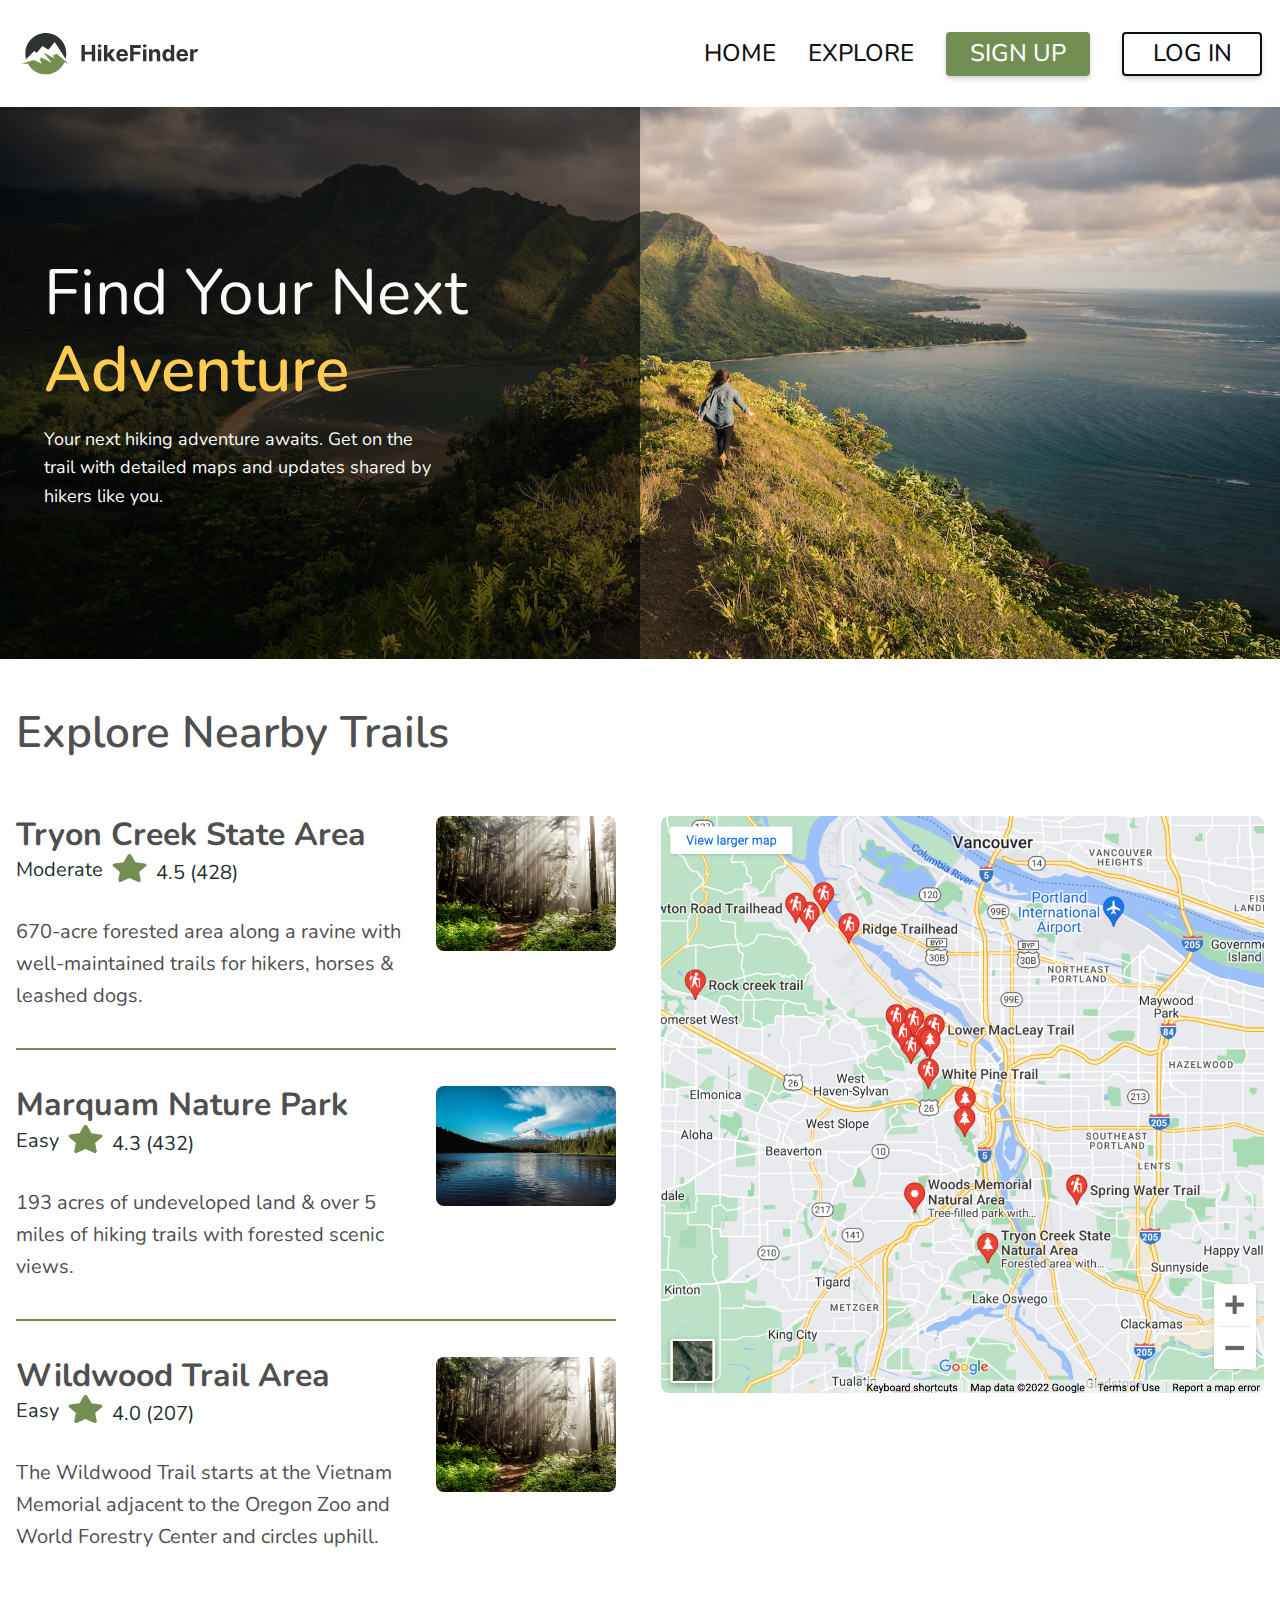
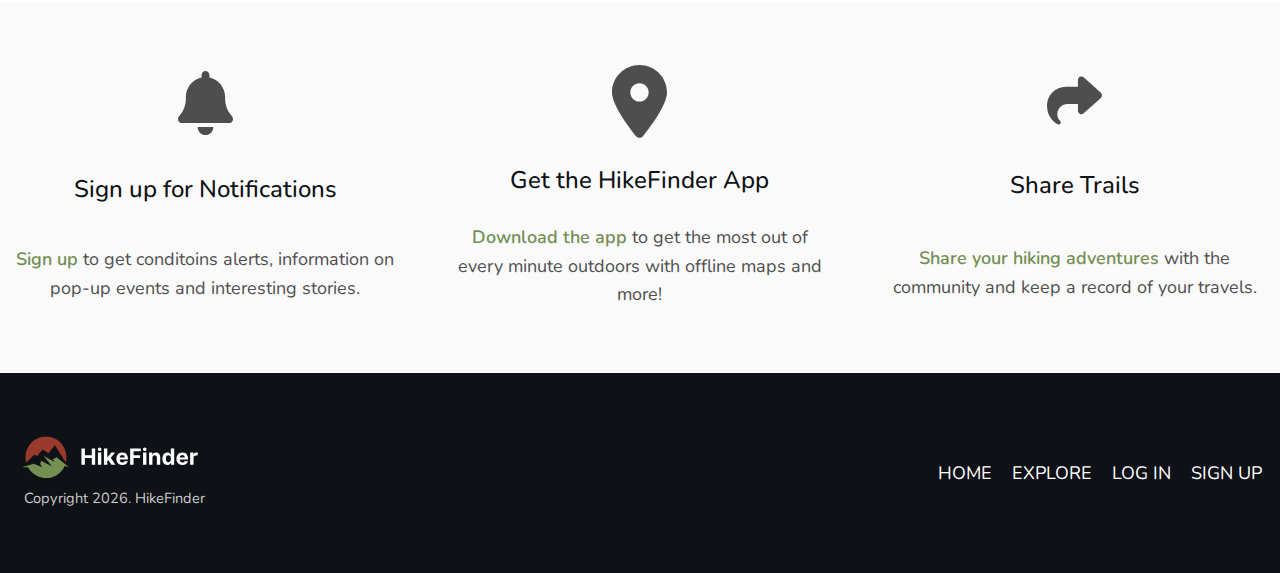
==== explore.html @ 0c2fac7f "Tweak hero section styles, make consistent with home and explore pages" ====
<!DOCTYPE html>
<html lang="en">
<head>
  <meta charset="UTF-8">
  <meta name="viewport" content="width=device-width, initial-scale=1.0">
  <title>HikeFinder | Explore</title>
  <link rel="preconnect" href="https://fonts.googleapis.com">
  <link rel="preconnect" href="https://fonts.gstatic.com" crossorigin>
  <link href="https://fonts.googleapis.com/css2?family=Nunito:wght@400;500;600;700&display=swap" rel="stylesheet">
  <link rel="stylesheet" href="css/style.css">
</head>
<body>
  
  <header class="header">
    <div class="container header-container">
      <img src="./assets/HF-Primary.svg" alt="" class="logo">
      <nav>
        <button id="mobile-nav-toggle" class="mobile-nav-toggle" aria-controls="primary-navigation" aria-expanded="false" aria-label="navigation menu">
          <span class="sr-only" aria-expanded="false">Menu</span>
        </button>
        <ul class="primary-navigation" id="primary-navigation" data-visible="false">
          <li class="active">
            <a href="index.html" class="nav-link">Home</a>
          </li>
          <li>
            <!-- make this link active -->
            <a href="explore.html" class="nav-link">Explore</a>
          </li>
          <li>
            <button class="button nav-button btn-primary">Sign up</button>
          </li>
          <li>
            <button class="button nav-button btn-secondary">Log in</button>
          </li>
        </ul>
      </nav>
    </div>
  </header>

  <main id="main" class="main">
    <section class="hero">
      <div class="hero-overlay"></div>
      <div class="container">
        <div class="hero-content-split">
          <div class="hero-content">
            <h1>Find Your Next <span>Adventure</span></h1>
            <p>Your next hiking adventure awaits. Get on the trail with detailed maps and updates shared by hikers like you.</p>
          </div>
        </div>
      </div>
    </section>

    <section class="explore-results-section container">
      <h2 class="explore-title">Explore Nearby Trails</h2>
      <!-- ToDo: rename to 'explore-results-container' -->
      <div class="results-container explore-results-wrapper">
        <!-- ToDo: rename 'explore-list' to 'explore-results-list' -->
        <ul class="explore-list">
          <li class="explore-card">
            <img src="./assets/tryon-creek.jpg" alt="" class="card-image">
            <div class="card-header">
              <h3>Tryon Creek State Area</h3>
              <div class="card-meta rating-container">
                <span class="level">Moderate</span><span class="rating">4.5 (428)</span>
              </div>
            </div>
            <p class="card-body">670-acre forested area along a ravine with well-maintained trails for hikers, horses & leashed dogs.</p>
          </li>
          <li class="explore-card">
            <img src="./assets/marquam.jpg" alt="" class="card-image">
            <div class="card-header">
              <h3>Marquam Nature Park</h3>
              <div class="card-meta rating-container">
                <span class="level">Easy</span>
                <span class="rating">4.3 (432)</span>
              </div>
            </div>
            <p class="card-body">193 acres of undeveloped land & over 5 miles of hiking trails with forested scenic views.</p>
          </li>
          <li class="explore-card">
            <img src="./assets/wildwood.jpg" alt="" class="card-image">
            <div class="card-header">
              <h3>Wildwood Trail Area</h3>
              <div class="card-meta rating-container">
                <span class="level">Easy</span>
                <span class="rating">4.0 (207)</span>
              </div>
            </div>
            <p class="card-body">The Wildwood Trail starts at the Vietnam Memorial adjacent to the Oregon Zoo and World Forestry Center and circles uphill.</p>
          </li>
        </ul>

        <!-- Placeholder image for future dynamic map -->
        <img class="hikes-map" src="./assets/google-map-placeholder.png" alt="">

      </div>

    </section>

    <!-- features section -->
    <section class="features">
      <div class="container features-container">
        <ul class="features-list">
          <li class="feature-item">
            <img src="./assets/bell-solid.svg" alt="" class="feature-icon">
            <h4>Sign up for Notifications</h4>
            <p><a href="#" class="feature-link">Sign up</a> to get conditoins alerts, information on pop-up events and interesting stories.</p>
          </li>
          <li class="feature-item">
            <img src="./assets/location-dot-solid.svg" alt="" class="feature-icon">
            <h4>Get the HikeFinder App</h4>
            <p><a href="#" class="feature-link">Download the app</a> to get the most out of every minute outdoors with offline maps and more!</p>
          </li>
          <li class="feature-item">
            <img src="./assets/share-solid.svg" alt="" class="feature-icon">
            <h4>Share Trails</h4>
            <p><a href="#" class="feature-link">Share your hiking adventures</a> with the community and keep a record of your travels.</p>
          </li>
        </ul>
      </div>
    </section>

  </main>

  <footer class="footer">
    <div class="container footer-container">
      <nav>
        <ul class="footer-nav">
          <li><a href="index.html">Home</a></li>
          <li><a href="#">Explore</a></li>
          <li><a href="#">Log in</a></li>
          <li><a href="#">Sign up</a></li>
        </ul>
      </nav>
      <div class="brand-container">
        <img src="./assets/HF-Primary-Alt.svg" alt="" class="logo">
        <p class="copy">Copyright <span id="copy-year"></span>. HikeFinder</p>
      </div>
    </div>
  </footer>

  <!-- </div> -->

  <script src="js/main.js"></script>
</body>
</html>
---- css/style.css ----
/*
Author: Matt Pahuta
Date: 
*/

/* **************** */
/* Custom Variables */
/* **************** */
:root {
  /* 
  font-family: 'Poppins', sans-serif; 
  font-family: 'Nunito', sans-serif; */
  /* FONTS */
  /* --ff-primary: 'Poppins', Arial, Helvetica, sans-serif; */
  --ff-primary: 'Nunito', sans-serif;
  /* FONT SIZES */
  --fs-300: 0.9125rem;
  --fs-400: 1rem;
  --fs-450: 1.125rem;
  --fs-500: 1.25rem;
  --fs-550: 1.5rem;
  --fs-600: 2rem;
  --fs-700: 2.125rem;
  --fs-800: 2.5rem;
  --fs-900: 3rem;
  /* Font Weights */
  --fw-400: 400;
  --fw-500: 500;
  --fw-600: 600;
  --fw-700: 700;
  
  /* COLORS */
  /* Primary Colors */
  --clr-green: hsl(88, 27%, 44%);
  --clr-dark-green: hsl(145, 41%, 22%);
  --clr-light-blue: hsl(194, 29%, 46%);
  --clr-yellow: hsl(42, 100%, 66%);
  --clr-red: hsl(8, 55%, 39%);

  --box-shadow-green: hsla(145, 41%, 22%, 0.8);
  --box-shadow-yellow: hsla(42, 100%, 66%, 0.8);

  /* Neutral Colors */
  --clr-pure-white: hsl(0, 0%, 100%);
  --clr-soft-white: hsl(0, 0%, 98%);
  --clr-silver: hsl(0, 0%, 80%);
  --clr-dark-gray: hsl(0, 0%, 31%);
  /* keep blue-black or gunmetal - too similar */
  --clr-blue-black: hsl(192, 5%, 19%);
  --clr-gunmetal: hsl(185, 14%, 17%);
  --clr-rich-black: hsl(218, 22%, 7%);
  --clr-pure-black: hsl(0, 0%, 0%);

  
  /* BORDER RADIUS */
  --br-extra-soft: 4px;
  --br-soft: 8px;
  --br-round: 50%;
  

}

@media (min-width: 38.75rem) {
  :root {
    --fs-400: 1.125rem;
    --fs-550: 1.75rem;
    --fs-600: 2.25rem;
    --fs-700: 2.5rem;
    --fs-800: 3rem;
    --fs-900: 3.75rem;
  }
}

@media (min-width: 60rem) {
  :root {
    --fs-450: 1.25rem;
    --fs-500: 1.5rem;
    --fs-550: 2rem;
    --fs-600: 2.5rem;
    --fs-700: 2.75rem;
    --fs-800: 3.25rem;
    --fs-900: 4rem;
  }
}

/* RESET */
/* Josh Comeau custom css reset */
/* https://www.joshwcomeau.com/css/custom-css-reset/ */
*, *::before, *::after {
  box-sizing: border-box;
}

* {
  margin: 0;
}

html, body {
  height: 100%;
}

body {
  line-height: 1.6;
  -webkit-font-smoothing: antialiased;
}

img, picture, video, canvas, svg {
  display: block;
  max-width: 100%;
}

input, button, textarea, select {
  font: inherit;
}

p, h1, h2, h3, h4, h5, h6 {
  overflow-wrap: break-word;
}

#root, #__next {
  isolation: isolate;
}

/* Base Styles */

body {
  min-height: 100vh;

  display: flex;
  flex-direction: column;
  font-family: var(--ff-primary);
  font-size: var(--fs-400);

  color: var(--clr-dark-gray);
}

.container {
  margin: 0 auto;
  max-width: 90rem;
}

.primary-navigation,
.result-list,
.explore-list,
.features-list,
.footer-nav {
  list-style: none;
  padding: 0;
}

.primary-navigation a,
.footer-nav a {
  text-decoration: none;
}

h1, h2, h3, h4, h5 {
  line-height: 1.2;
}


h4 {
  font-size: var(--fs-500);
  font-weight: var(--fw-500);
  color: var(--clr-rich-black);
}


/* Components and Utility Classes */
.no-scroll {
  overflow: hidden;
}

.sr-only {
  position: absolute;
  position: absolute !important;
  width: 1px !important;
  height: 1px !important;
  padding: 0 !important;
  margin: -1px !important;
  overflow: hidden !important;
  clip: rect(0,0,0,0) !important;
  white-space: nowrap !important;
  border: 0 !important;
} 

.overlay {
  background: linear-gradient(rgba(0,0,0,0.6), rgba(0,0,0,0.6));
}

/* Button Styles */
button.button {
	border: none;
  padding: 0;
  background-color: transparent;
	cursor: pointer;
	transition: 200ms all ease-in-out;
}

@media screen and (-ms-high-contrast: active) {
  button.button {
    border: 2px solid currentcolor;
  }
}

button.button {
  display: inline-flex;
	align-items: center;
	justify-content: center;
  padding: 0.25em 1em;
  border-radius: var(--br-extra-soft);
  text-align: center;
  line-height: 1.1;
  text-transform: uppercase;
  min-width: 10ch;
  min-height: 44px;
  transition: 220ms all ease-in-out;
  background-color: transparent;
  box-shadow: 0 3px 5px rgba(0, 0, 0, 0.18);
}

button.btn-primary {
  background-color: var(--clr-green);
  color: var(--clr-pure-white);
}

button.btn-secondary {
  color: var(--clr-rich-black);
  border: 2px solid var(--clr-rich-black);
}

button.btn-primary:hover,
button.btn-primary:active {
  cursor: pointer;
  background-color: var(--clr-dark-green);
}

button.btn-secondary:hover,
button.btn-secondary:active {
  color: var(--clr-pure-white);
  background: var(--clr-dark-green);
  border: none;
}

button.btn-primary:focus,
button.btn-secondary:focus {
  outline-style: solid;
  outline-color: transparent;
  box-shadow: 0 0 0 3px var(--clr-dark-green);
  border: none;
}

/* Header Styles */
.header {
  padding: 1.75em 1em;
}

.header-container {
  display: flex;
  justify-content: space-between;
}

.logo {
  max-width: 12rem;
}

/* Navigation */
.mobile-nav-toggle {
  display: none;
}

.primary-navigation {
  display: flex;
  align-items: center;
  gap: 2rem;

}

.primary-navigation a,
.nav-button {
  font-size: var(--fs-500);
  font-weight: 500;
  text-transform: uppercase;
}

.primary-navigation a {
  color: var(--clr-rich-black);
  transition: 220ms all ease-in-out;
}

.primary-navigation a:hover,
.primary-navigation a:active {
  color: var(--clr-green);
}

.primary-navigation a:focus,
.footer-nav a:focus {
  outline: 3px solid var(--clr-green);
  outline-offset: 3px;
}


@media (max-width: 52rem) {
  
  .mobile-nav-toggle {
    display: block;
    position: absolute;
    right: 1rem;
    top: 1.375rem;
    z-index: 999;
    border: 0;
    background: transparent;
    background-image: url(../assets/icon-hamburger.svg);
    background-repeat: no-repeat;
    background-position: center;
    aspect-ratio: 1;
    cursor: pointer;
    width: 2.1875rem;
    padding: 0.25em;
  }

  .primary-navigation {
    margin: 0;
    position: fixed;
    z-index: 1;
    flex-direction: column;
    align-items: flex-start;
    gap: 1.5rem;
    inset: 0 0 0 30%;
    transform: translateX(100%);
    transition: transform 500ms ease-in-out;

    background-color: var(--clr-soft-white);
    padding: 4em 1.5em;


  }

  .primary-navigation[data-visible="true"] {
    transform: translateX(0);
  }

  .mobile-nav-toggle[aria-expanded="true"] {
    background-image: url(../assets/icon-close.svg);
  }

  .mobile-nav-toggle:focus-visible {
    outline: 3px solid white;
    outline-offset: 5px;
  }
}

/* Hero Section Styles */
.hero {
  background-image: linear-gradient(rgba(0,0,0,0.7), rgba(0,0,0,0.7)), url(../assets/header-alt-3.jpg);
  background-repeat: no-repeat;
  background-size: cover;
  background-position: center;
}

.hero-content-split {
  display: grid;
  gap: 4rem;
  padding: 4rem 1rem;
}

.hero-content {
  /* padding: 4rem 1rem; */
  color: var(--clr-soft-white);
}

.hero-content h1 {
  margin-bottom: 1rem;
  max-width: 18ch;
  font-size: var(--fs-900);
  font-weight: var(--fw-400);
}

.hero-content h1 span {
  font-weight: var(--fw-600);
  color: var(--clr-yellow);
}

.hero-content p {
  max-width: 36ch;
}

/* Search Form */
.form-container {
  /* padding: 3.25rem 0; */
  max-width: 550px;
}

.search-form {
  position: relative;
}

.icon-container {
  height: 100%;
  position: absolute;
  top: 0;
  left: 5px;
  display: grid;
  place-items: center;
}

.search-icon {
  max-width: 2rem;
}

.search-form input {
  width: 100%;
  padding: 1em 7.5em 1em 2.5em;
  line-height: 1;
  border: none;
  border-radius: var(--br-extra-soft);
  transition: 180ms box-shadow ease-in-out;
}

.search-form input:focus {
  border-color: var(--clr-dark-green);
  box-shadow: 0 0 0 4px var(--clr-green);
  outline: 4px solid transparent;
}

.btn-search {
  font-size: var(--fs-450);
  font-weight: var(--fw-500);
  height: 80%;
  position: absolute;
  top: 10%;
  right: 5px;
  aspect-ratio: 1;

}

@media (min-width: 60rem) {

  .hero {
    position: relative;
    display: grid;
    place-content: center;
    min-height: 50vh;
    background-image: url(../assets/header-alt-3.jpg);
  }

  .hero-overlay {
    position: absolute;
    width: 50%;
    height: 100%;
    background: linear-gradient(rgba(0,0,0,0.6), rgba(0,0,0,0.6));
    background-position: 0 0;

  }

  .hero-content-split {
    padding: 0;
    grid-template-columns: 1fr 1fr;
    gap: 0;
  }

  .hero-content {
    padding: 9.25rem 1rem 9.25rem 2.75rem;
    z-index: 100;
  }

  .form-container {
    width: 90%;
    justify-self: center;
    display: flex;
    flex-direction: column;
    justify-content: flex-end;
  }
}


/* Results Section */

/* .results-container {
  padding: 3em 1em;
} */

.home-results-section,
.explore-results-section {
  padding: 3rem 1rem;
  display: grid;
  place-content: center;
}

.home-results-section h2,
.explore-results-section h2 {
  margin-bottom: 1.5rem;
  font-size: var(--fs-700);
  font-weight: var(--fw-600);
}

/* .results-container {
  display: grid;
  justify-content: center;
} */



.result-item:not(:last-child) {
  margin-bottom: 3em;
}

/* ToDo: Add scale hover effect for result, explore images */

.result-image {
  width: 100%;
  max-width: 46.25rem;
  object-fit: cover;
  border-radius: var(--br-soft);
}

.result-content {
  padding: 2rem 1rem 0;
}

.result-content h3 {
  margin-bottom: 0.25rem;
  font-size: var(--fs-550);
  font-weight: var(--fw-600);
  color: var(--clr-rich-black);
}

.result-meta {
  margin-bottom: 1.25rem;
  font-size: var(--fs-500);
  color: var(--clr-rich-black);
}

.result-content p {
  max-width: 52ch;
}

.result-content button {
  margin-top: 1.5em;
}


/* Explore Page-specific Styles */
.explore-results {
  padding: 2.5em 1em;
}

.explore-results-wrapper {
  display: grid;
  justify-content: center;
  gap: 2em;
}

.explore-list {
  display: grid;
  place-items: center;
  gap: 2em;
}

.explore-title {
  font-size: var(--fs-600);
}

.explore-card {
  max-width: 600px;
}

/* .explore-card:not(:last-child) {
  margin-bottom: 2em;
} */

.card-image {
  border-radius: var(--br-soft);
  object-fit: cover;
}

.card-header {
  padding: 1.5em 0 1em;
}

.card-header h3 {
  font-size: var(--fs-550);
}

.card-meta {
  display: flex;
  align-items: center;

  font-size: var(--fs-500);
  color: var(--clr-gunmetal);
}

.card-meta .level {
  display: flex;
}

.card-meta .level::after {
  content: url('../assets/star-solid.svg');
  margin: 0 0.5rem;
  display: inline-flex;
}

.card-body {
  max-width: 48ch;
}


.hikes-map {
  max-width: 720px;
  max-height: 260px;
  width: 100%;
  object-fit: cover;
  border-radius: var(--br-soft);
}


@media (min-width: 42rem) {
  .results-container {
    padding-top: 2rem;
  }
  .hikes-map {
    max-height: 330px;
  }

  .explore-card {
    max-width: 45rem;
  }

  .explore-card:not(:last-child) {
    padding-bottom: 2em;
    border-bottom: 2px solid var(--clr-green);
  }

  .explore-card {
    display: grid;
    /* grid-template-columns: repeat(auto-fit, minmax(min(26rem, 100%), 1fr)); */
    grid-template-columns: 60% 40%;
  }

  .card-image {
    grid-column: 2 / 3;
    grid-row: 1 / 3;
  }

  .card-header {
    padding: 0;
    grid-column: 1 / 2;
  }

  .card-body {
    max-width: 36ch;
    grid-column: 1 / 2;
  }


}


@media (min-width: 60rem) {

  /* make this 'home-results-section */
  .home-results-section {
    place-content: stretch;
  }
  


  /* *** Grid Solution *** */
  .result-item {
    display: grid;
    grid-template-columns: repeat(5, 1fr);
    align-items: center;
    gap: 2rem;
  }

  .result-image {
    grid-column: span 3;
  }

  .result-content {
    grid-column: span 2;
  }

  .result-item:nth-of-type(2n) .result-image {
    order: 1;
    justify-self: end;
  }

  .result-item:nth-of-type(2n) .result-content {
    justify-self: end;
  }

  .result-content {
    padding: 0;
  }

  /* *** Flexbox Solution *** */
  /* .result-item {
    display: flex;
    align-items: center;
    gap: clamp(2rem, 5vw, 6rem);
  }

  .result-content {
    padding: 0;
    margin-inline: auto;
  }

  
  .result-item:nth-of-type(2n) {
    justify-content: space-between;
  }
  .result-item:nth-of-type(2n) img {
    order: 1;
  } */

  .result-content p {
    max-width: 36ch;
  }

}


@media (min-width: 70rem) {
  /* Explore Cards */
  .explore-results-wrapper {
    grid-template-columns: 600px 1fr;
    gap: 2.5em;
  }
  .explore-title {
    grid-column: span 2;
  }
  .explore-list {
    place-items: start;
    grid-column: 1 / 2;
  }
  .explore-card h3 {
    font-size: 2rem;
  }
  .explore-card {
    width: 100%;
    grid-template-columns: 1fr 180px;
    gap: 1.5rem;
  }
  .card-header {
    padding: 0;
    grid-column: 1 / 2;
  }
  .card-meta {
    font-size: 1.25rem;
  }
  .card-body {
    padding-right: 0;
    font-size: 1.25rem;
  }
  .hikes-map {
    max-width: 800px;
    max-height: 600px;
    grid-column: 2 /3;
  }
}

/* Features Section */
.features {
  background: var(--clr-soft-white);
  text-align: center;
}

.features-container {
  padding: 4rem 1rem;
}

.features-list {
  display: grid;
  gap: 3.5rem;
}

.feature-item {
  display: grid;
  place-items: center;
  gap: 1.75rem;
}

.feature-icon {
  width: 45px;
}

.features p {
  max-width: 42ch;
}

.feature-link {
  font-weight: var(--fw-600);
  text-decoration: none;
  color: var(--clr-green);
  transition: 180ms all ease-in-out;
}

.feature-link:hover {
  color: var(--clr-dark-green);
  text-decoration: underline;
}

/* Footer Styles */
.footer {
  background: var(--clr-rich-black);
  color: var(--clr-pure-white);
}

.footer-container {
  padding: 3.5em 1em; 
  display: flex;
  flex-direction: column;
  align-items: center;
  gap: 1.75rem;
}

.footer-nav {
  display: flex;
  text-transform: uppercase;
}

.footer-nav li:not(:first-of-type) {
  margin-left: 1.25rem;
}

.footer-nav a {
  color: var(--clr-pure-white);
  transition: 220ms all ease-in-out;
}

.footer-nav a:hover,
.footer-nav a:active {
  color: var(--clr-green);
}

.brand-container {
  text-align: center;
}

.copy {
  margin-top: 0.5rem;
  font-size: var(--fs-300);
  color: var(--clr-silver);
}

@media (min-width: 48rem) {
  .features-list {
    grid-auto-flow: column;
    grid-auto-columns: 1fr;
  }

  .footer-container {
    flex-direction: row;
    justify-content: space-between;
  }

  .footer-container nav {
    order: 1;
  }
}

@media (min-width: 60rem) {
  .feature-icon {
    width: 55px;
  }
}
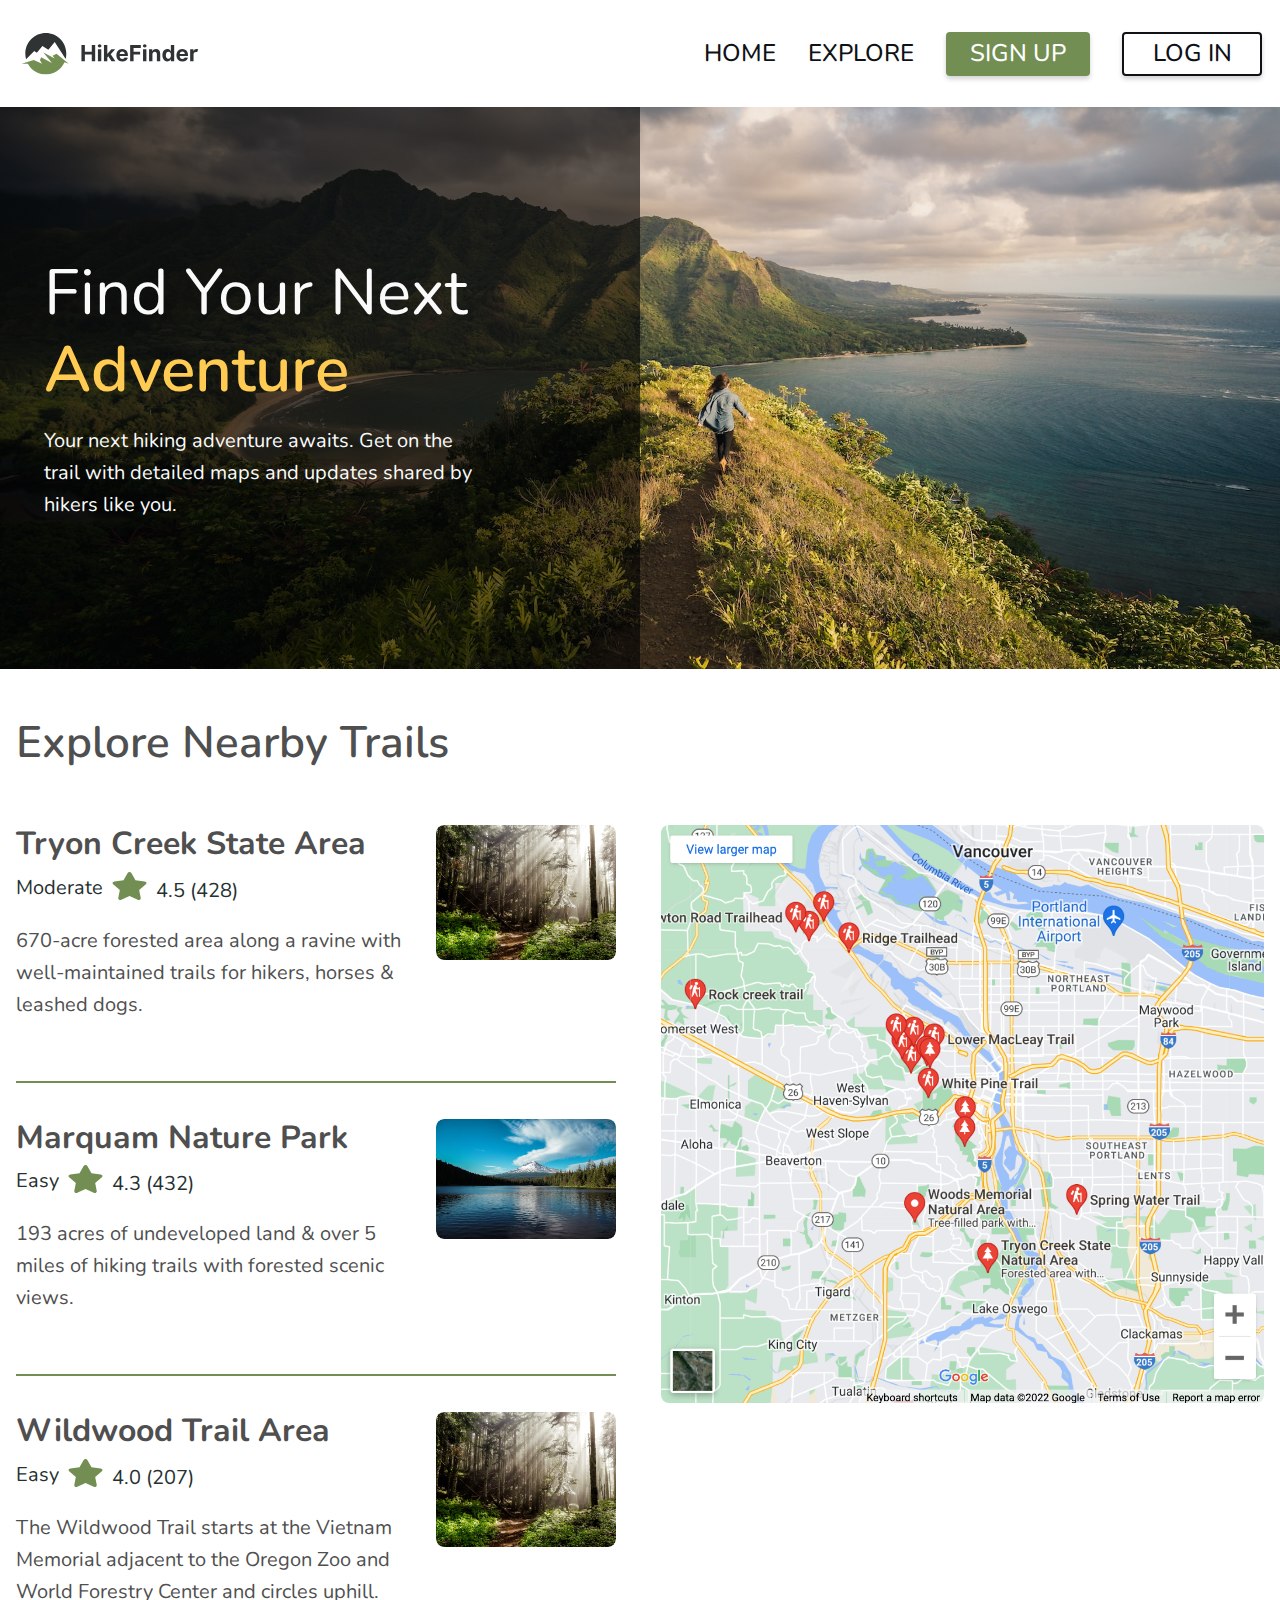
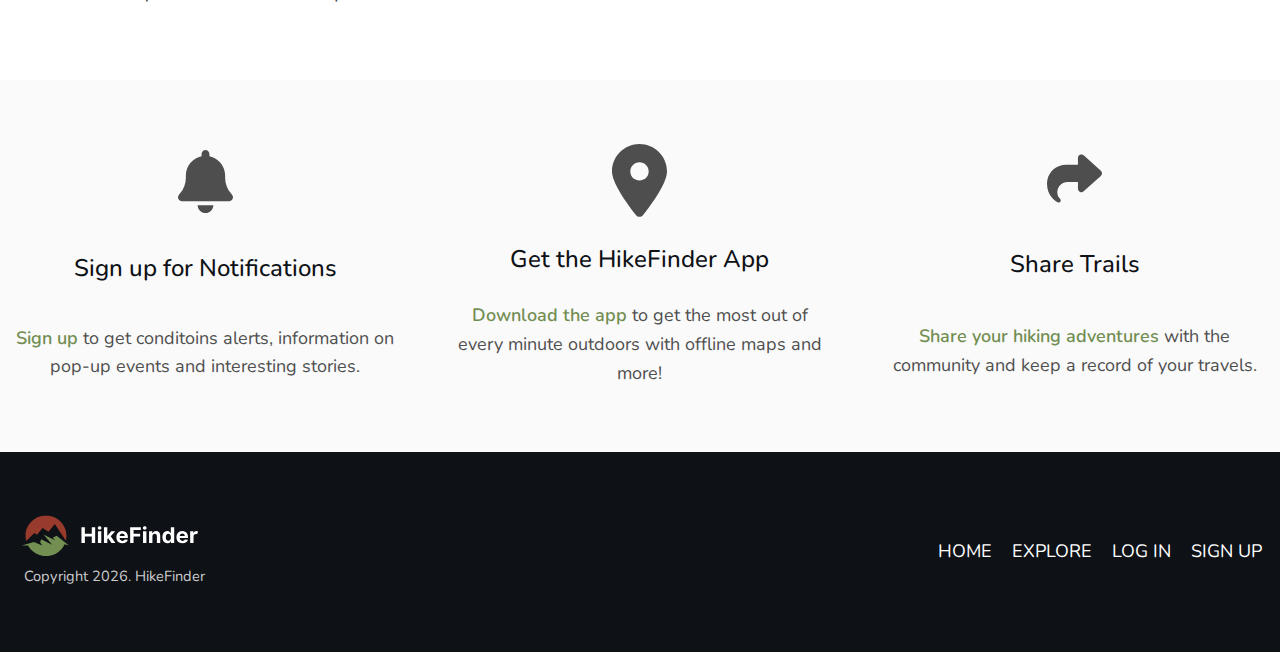
==== commit 90a6dbde: "Revise explore card structure, add image hover effects" ====
--- a/explore.html
+++ b/explore.html
@@ -54,39 +54,45 @@
       <h2 class="explore-title">Explore Nearby Trails</h2>
       <!-- ToDo: rename to 'explore-results-container' -->
       <div class="results-container explore-results-wrapper">
-        <!-- ToDo: rename 'explore-list' to 'explore-results-list' -->
-        <ul class="explore-list">
+        <ul class="explore-results-list">
           <li class="explore-card">
-            <img src="./assets/tryon-creek.jpg" alt="" class="card-image">
-            <div class="card-header">
+            <div class="result-img-container">
+              <!-- ToDo: consolidate card-image/result-image classes -->
+              <img src="./assets/tryon-creek.jpg" alt="" class="result-image card-image">
+            </div>
+            <div class="card-content">
               <h3>Tryon Creek State Area</h3>
               <div class="card-meta rating-container">
                 <span class="level">Moderate</span><span class="rating">4.5 (428)</span>
               </div>
+              <p class="card-body">670-acre forested area along a ravine with well-maintained trails for hikers, horses & leashed dogs.</p>
             </div>
-            <p class="card-body">670-acre forested area along a ravine with well-maintained trails for hikers, horses & leashed dogs.</p>
           </li>
           <li class="explore-card">
-            <img src="./assets/marquam.jpg" alt="" class="card-image">
-            <div class="card-header">
+            <div class="result-img-container">
+              <img src="./assets/marquam.jpg" alt="" class="result-image card-image">
+            </div>
+            <div class="card-content">
               <h3>Marquam Nature Park</h3>
               <div class="card-meta rating-container">
                 <span class="level">Easy</span>
                 <span class="rating">4.3 (432)</span>
               </div>
+              <p class="card-body">193 acres of undeveloped land & over 5 miles of hiking trails with forested scenic views.</p>
             </div>
-            <p class="card-body">193 acres of undeveloped land & over 5 miles of hiking trails with forested scenic views.</p>
           </li>
           <li class="explore-card">
-            <img src="./assets/wildwood.jpg" alt="" class="card-image">
-            <div class="card-header">
+            <div class="result-img-container">
+              <img src="./assets/wildwood.jpg" alt="" class="result-image card-image">
+            </div>
+            <div class="card-content">
               <h3>Wildwood Trail Area</h3>
               <div class="card-meta rating-container">
                 <span class="level">Easy</span>
                 <span class="rating">4.0 (207)</span>
               </div>
+              <p class="card-body">The Wildwood Trail starts at the Vietnam Memorial adjacent to the Oregon Zoo and World Forestry Center and circles uphill.</p>
             </div>
-            <p class="card-body">The Wildwood Trail starts at the Vietnam Memorial adjacent to the Oregon Zoo and World Forestry Center and circles uphill.</p>
           </li>
         </ul>
 
--- a/css/style.css
+++ b/css/style.css
@@ -139,8 +139,8 @@
 }
 
 .primary-navigation,
-.result-list,
-.explore-list,
+.home-results-list,
+.explore-results-list,
 .features-list,
 .footer-nav {
   list-style: none;
@@ -380,6 +380,7 @@
 }
 
 .hero-content p {
+  font-size: var(--fs-450);
   max-width: 36ch;
 }
 
@@ -492,24 +493,28 @@
   font-weight: var(--fw-600);
 }
 
-/* .results-container {
-  display: grid;
-  justify-content: center;
-} */
-
-
-
-.result-item:not(:last-child) {
+
+
+.home-result-item:not(:last-child) {
   margin-bottom: 3em;
 }
 
-/* ToDo: Add scale hover effect for result, explore images */
+.result-img-container {
+  border-radius: var(--br-soft);
+  overflow: hidden;
+}
 
 .result-image {
   width: 100%;
   max-width: 46.25rem;
   object-fit: cover;
   border-radius: var(--br-soft);
+
+  transition: 750ms all ease-in-out;
+}
+
+.result-image:hover {
+  transform: scale(1.2);
 }
 
 .result-content {
@@ -549,7 +554,7 @@
   gap: 2em;
 }
 
-.explore-list {
+.explore-results-list {
   display: grid;
   place-items: center;
   gap: 2em;
@@ -561,26 +566,22 @@
 
 .explore-card {
   max-width: 600px;
-}
-
-/* .explore-card:not(:last-child) {
-  margin-bottom: 2em;
-} */
+  display: grid;
+  gap: 1.5rem;
+}
 
 .card-image {
   border-radius: var(--br-soft);
   object-fit: cover;
 }
 
-.card-header {
-  padding: 1.5em 0 1em;
-}
-
-.card-header h3 {
+.card-content h3 {
+  margin-bottom: .25em;
   font-size: var(--fs-550);
 }
 
 .card-meta {
+  margin-bottom: .75em;
   display: flex;
   align-items: center;
 
@@ -623,104 +624,50 @@
   .explore-card {
     max-width: 45rem;
   }
-
   .explore-card:not(:last-child) {
     padding-bottom: 2em;
     border-bottom: 2px solid var(--clr-green);
   }
-
   .explore-card {
-    display: grid;
-    /* grid-template-columns: repeat(auto-fit, minmax(min(26rem, 100%), 1fr)); */
-    grid-template-columns: 60% 40%;
-  }
-
-  .card-image {
+    grid-template-columns: repeat(auto-fit, minmax(min(26rem, 100%), 1fr));
+    /* grid-template-columns: 60% 40%; */
+  }
+  .explore-card .result-img-container {
     grid-column: 2 / 3;
     grid-row: 1 / 3;
-  }
-
-  .card-header {
-    padding: 0;
-    grid-column: 1 / 2;
-  }
-
-  .card-body {
-    max-width: 36ch;
-    grid-column: 1 / 2;
-  }
-
-
-}
-
+    place-self: start;
+  }
+}
 
 @media (min-width: 60rem) {
-
-  /* make this 'home-results-section */
   .home-results-section {
     place-content: stretch;
   }
-  
-
-
-  /* *** Grid Solution *** */
-  .result-item {
-    display: grid;
-    grid-template-columns: repeat(5, 1fr);
-    align-items: center;
-    gap: 2rem;
-  }
-
-  .result-image {
-    grid-column: span 3;
-  }
-
-  .result-content {
-    grid-column: span 2;
-  }
-
-  .result-item:nth-of-type(2n) .result-image {
-    order: 1;
-    justify-self: end;
-  }
-
-  .result-item:nth-of-type(2n) .result-content {
-    justify-self: end;
-  }
-
-  .result-content {
-    padding: 0;
-  }
-
-  /* *** Flexbox Solution *** */
-  /* .result-item {
+  .home-result-item {
     display: flex;
     align-items: center;
     gap: clamp(2rem, 5vw, 6rem);
   }
-
   .result-content {
     padding: 0;
     margin-inline: auto;
   }
-
-  
-  .result-item:nth-of-type(2n) {
+  .home-result-item:nth-of-type(2n) {
     justify-content: space-between;
   }
-  .result-item:nth-of-type(2n) img {
+  .home-result-item:nth-of-type(2n) .result-img-container {
     order: 1;
-  } */
-
+  }
   .result-content p {
     max-width: 36ch;
   }
-
+  .result-content {
+    padding: 0;
+  }
 }
 
 
 @media (min-width: 70rem) {
-  /* Explore Cards */
   .explore-results-wrapper {
     grid-template-columns: 600px 1fr;
     gap: 2.5em;
@@ -728,7 +675,7 @@
   .explore-title {
     grid-column: span 2;
   }
-  .explore-list {
+  .explore-results-list {
     place-items: start;
     grid-column: 1 / 2;
   }
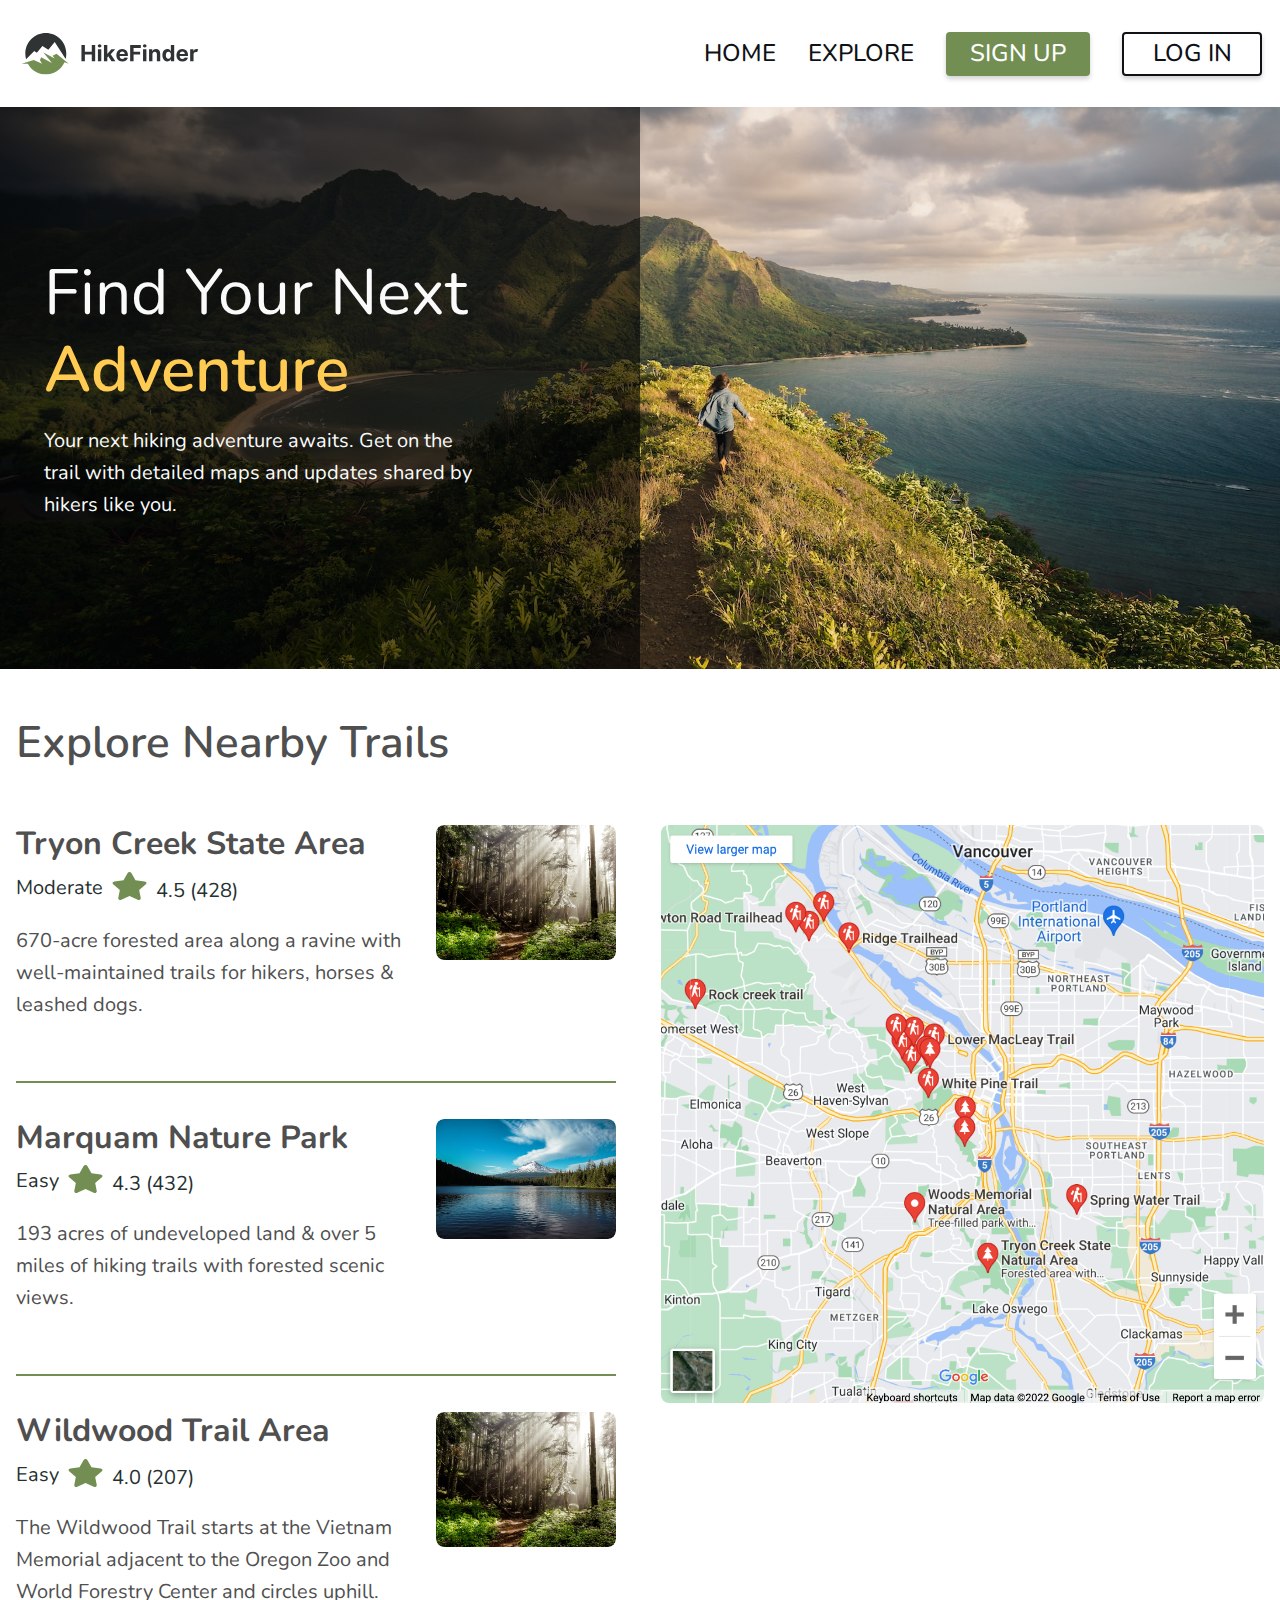
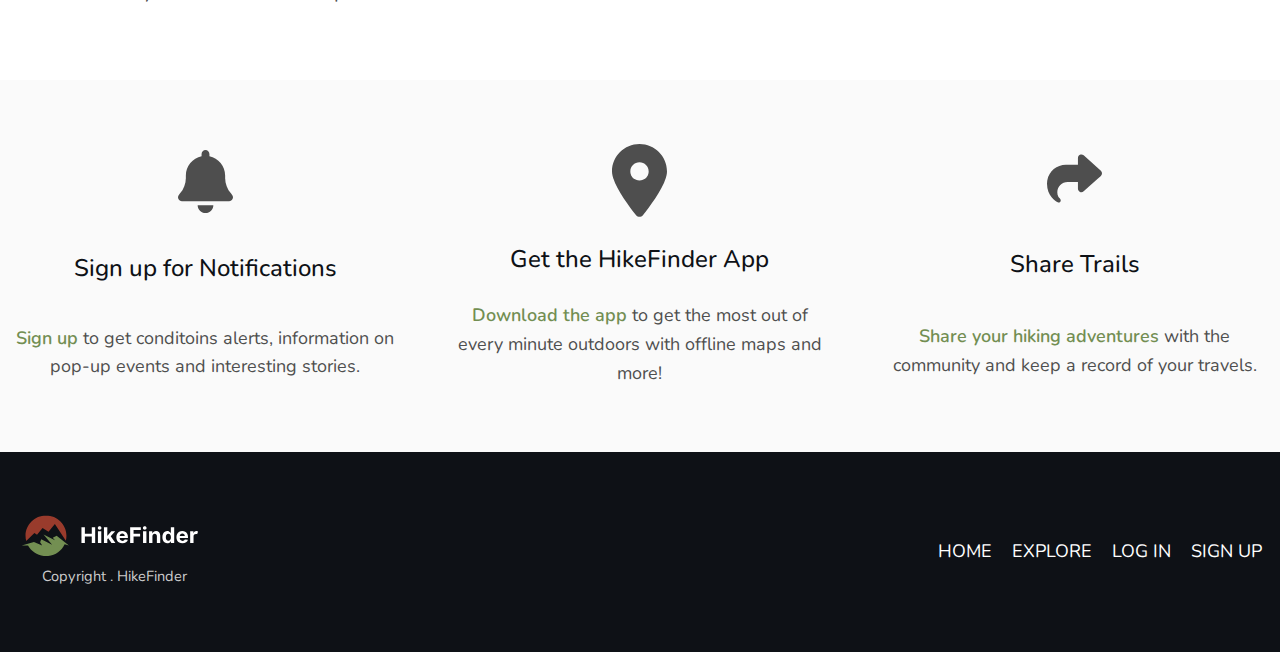
==== commit 225ef975: "Revise button hover and focus styles, add favicon assets" ====
--- a/explore.html
+++ b/explore.html
@@ -4,6 +4,7 @@
   <meta charset="UTF-8">
   <meta name="viewport" content="width=device-width, initial-scale=1.0">
   <title>HikeFinder | Explore</title>
+  <link rel="icon" type="image/png" sizes="32x32" href="./assets/favicon-32x32.png">
   <link rel="preconnect" href="https://fonts.googleapis.com">
   <link rel="preconnect" href="https://fonts.gstatic.com" crossorigin>
   <link href="https://fonts.googleapis.com/css2?family=Nunito:wght@400;500;600;700&display=swap" rel="stylesheet">
--- a/css/style.css
+++ b/css/style.css
@@ -1,18 +1,14 @@
 /*
 Author: Matt Pahuta
-Date: 
+Date: 10/7/2023
 */
-
 /* **************** */
 /* Custom Variables */
 /* **************** */
 :root {
   /* 
-  font-family: 'Poppins', sans-serif; 
-  font-family: 'Nunito', sans-serif; */
   /* FONTS */
-  /* --ff-primary: 'Poppins', Arial, Helvetica, sans-serif; */
-  --ff-primary: 'Nunito', sans-serif;
+  --ff-primary: 'Nunito', Arial, Helvetica, sans-serif;
   /* FONT SIZES */
   --fs-300: 0.9125rem;
   --fs-400: 1rem;
@@ -50,14 +46,11 @@
   --clr-gunmetal: hsl(185, 14%, 17%);
   --clr-rich-black: hsl(218, 22%, 7%);
   --clr-pure-black: hsl(0, 0%, 0%);
-
   
   /* BORDER RADIUS */
   --br-extra-soft: 4px;
   --br-soft: 8px;
   --br-round: 50%;
-  
-
 }
 
 @media (min-width: 38.75rem) {
@@ -121,15 +114,12 @@
 }
 
 /* Base Styles */
-
 body {
   min-height: 100vh;
-
   display: flex;
   flex-direction: column;
   font-family: var(--ff-primary);
   font-size: var(--fs-400);
-
   color: var(--clr-dark-gray);
 }
 
@@ -156,13 +146,11 @@
   line-height: 1.2;
 }
 
-
 h4 {
   font-size: var(--fs-500);
   font-weight: var(--fw-500);
   color: var(--clr-rich-black);
 }
-
 
 /* Components and Utility Classes */
 .no-scroll {
@@ -215,9 +203,11 @@
   transition: 220ms all ease-in-out;
   background-color: transparent;
   box-shadow: 0 3px 5px rgba(0, 0, 0, 0.18);
-}
-
-button.btn-primary {
+  cursor: pointer;
+}
+
+button.btn-primary,
+button.btn-search {
   background-color: var(--clr-green);
   color: var(--clr-pure-white);
 }
@@ -228,24 +218,28 @@
 }
 
 button.btn-primary:hover,
-button.btn-primary:active {
-  cursor: pointer;
+button.btn-primary:focus-visible,
+button.btn-search:hover,
+button.btn-search:focus-visible {
   background-color: var(--clr-dark-green);
 }
 
+button.btn-search:focus-visible {
+  outline: none;
+  border: 3px solid var(--clr-yellow);
+}
+
 button.btn-secondary:hover,
-button.btn-secondary:active {
+button.btn-secondary:focus-visible {
   color: var(--clr-pure-white);
   background: var(--clr-dark-green);
   border: none;
 }
 
-button.btn-primary:focus,
-button.btn-secondary:focus {
-  outline-style: solid;
-  outline-color: transparent;
-  box-shadow: 0 0 0 3px var(--clr-dark-green);
-  border: none;
+button.btn-primary:focus-visible,
+button.btn-secondary:focus-visible {
+  outline: 3px solid var(--clr-green);
+  outline-offset: .25rem;
 }
 
 /* Header Styles */
@@ -271,7 +265,6 @@
   display: flex;
   align-items: center;
   gap: 2rem;
-
 }
 
 .primary-navigation a,
@@ -299,7 +292,6 @@
 
 
 @media (max-width: 52rem) {
-  
   .mobile-nav-toggle {
     display: block;
     position: absolute;
@@ -316,7 +308,6 @@
     width: 2.1875rem;
     padding: 0.25em;
   }
-
   .primary-navigation {
     margin: 0;
     position: fixed;
@@ -327,21 +318,15 @@
     inset: 0 0 0 30%;
     transform: translateX(100%);
     transition: transform 500ms ease-in-out;
-
     background-color: var(--clr-soft-white);
     padding: 4em 1.5em;
-
-
-  }
-
+  }
   .primary-navigation[data-visible="true"] {
     transform: translateX(0);
   }
-
   .mobile-nav-toggle[aria-expanded="true"] {
     background-image: url(../assets/icon-close.svg);
   }
-
   .mobile-nav-toggle:focus-visible {
     outline: 3px solid white;
     outline-offset: 5px;
@@ -363,7 +348,6 @@
 }
 
 .hero-content {
-  /* padding: 4rem 1rem; */
   color: var(--clr-soft-white);
 }
 
@@ -386,7 +370,6 @@
 
 /* Search Form */
 .form-container {
-  /* padding: 3.25rem 0; */
   max-width: 550px;
 }
 
@@ -416,10 +399,9 @@
   transition: 180ms box-shadow ease-in-out;
 }
 
-.search-form input:focus {
-  border-color: var(--clr-dark-green);
-  box-shadow: 0 0 0 4px var(--clr-green);
-  outline: 4px solid transparent;
+.search-form input:focus-visible {
+  box-shadow: 0 0 0 4px var(--clr-yellow);
+  outline: 4px solid var(--clr-yellow);
 }
 
 .btn-search {
@@ -434,7 +416,6 @@
 }
 
 @media (min-width: 60rem) {
-
   .hero {
     position: relative;
     display: grid;
@@ -442,43 +423,33 @@
     min-height: 50vh;
     background-image: url(../assets/header-alt-3.jpg);
   }
-
   .hero-overlay {
     position: absolute;
     width: 50%;
     height: 100%;
     background: linear-gradient(rgba(0,0,0,0.6), rgba(0,0,0,0.6));
     background-position: 0 0;
-
-  }
-
+  }
   .hero-content-split {
     padding: 0;
     grid-template-columns: 1fr 1fr;
     gap: 0;
   }
-
   .hero-content {
     padding: 9.25rem 1rem 9.25rem 2.75rem;
     z-index: 100;
   }
-
   .form-container {
     width: 90%;
+    padding-bottom: 3.5em;
+    display: flex;
     justify-self: center;
-    display: flex;
     flex-direction: column;
     justify-content: flex-end;
   }
 }
 
-
 /* Results Section */
-
-/* .results-container {
-  padding: 3em 1em;
-} */
-
 .home-results-section,
 .explore-results-section {
   padding: 3rem 1rem;
@@ -492,8 +463,6 @@
   font-size: var(--fs-700);
   font-weight: var(--fw-600);
 }
-
-
 
 .home-result-item:not(:last-child) {
   margin-bottom: 3em;
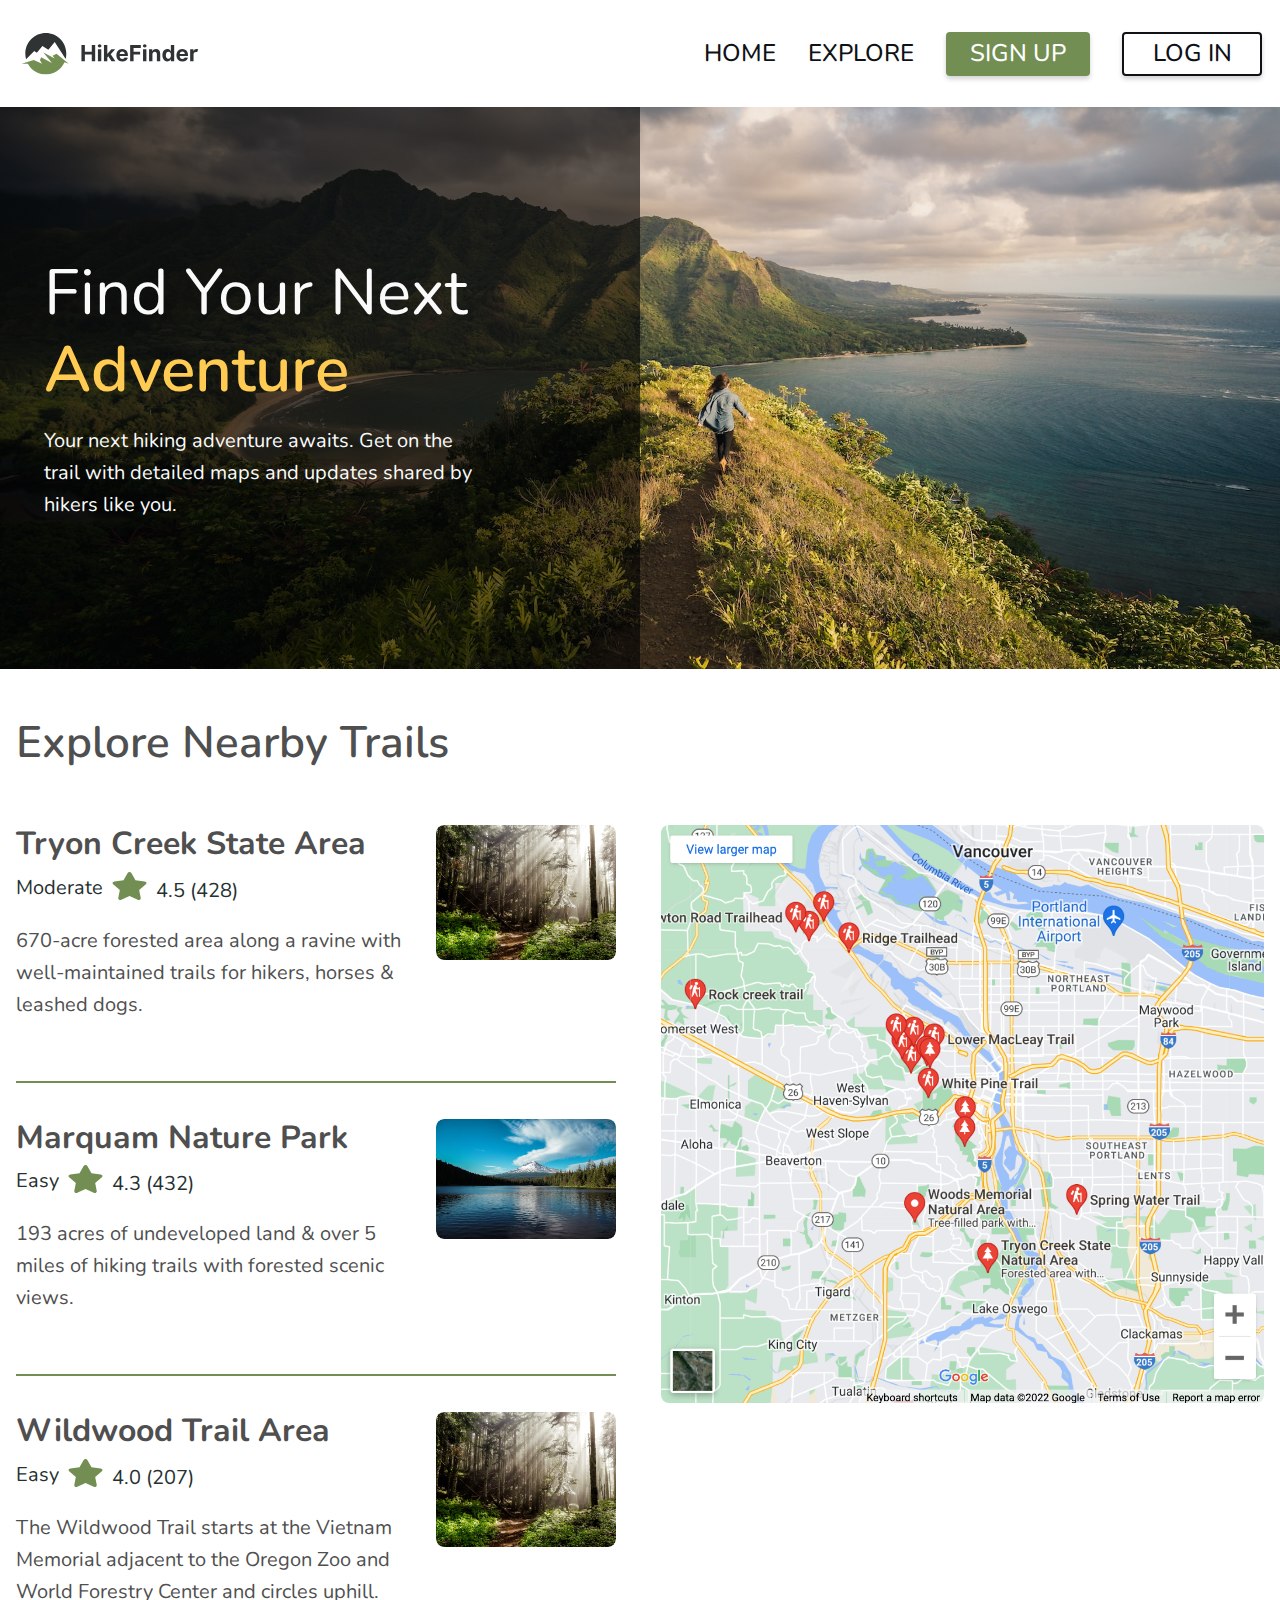
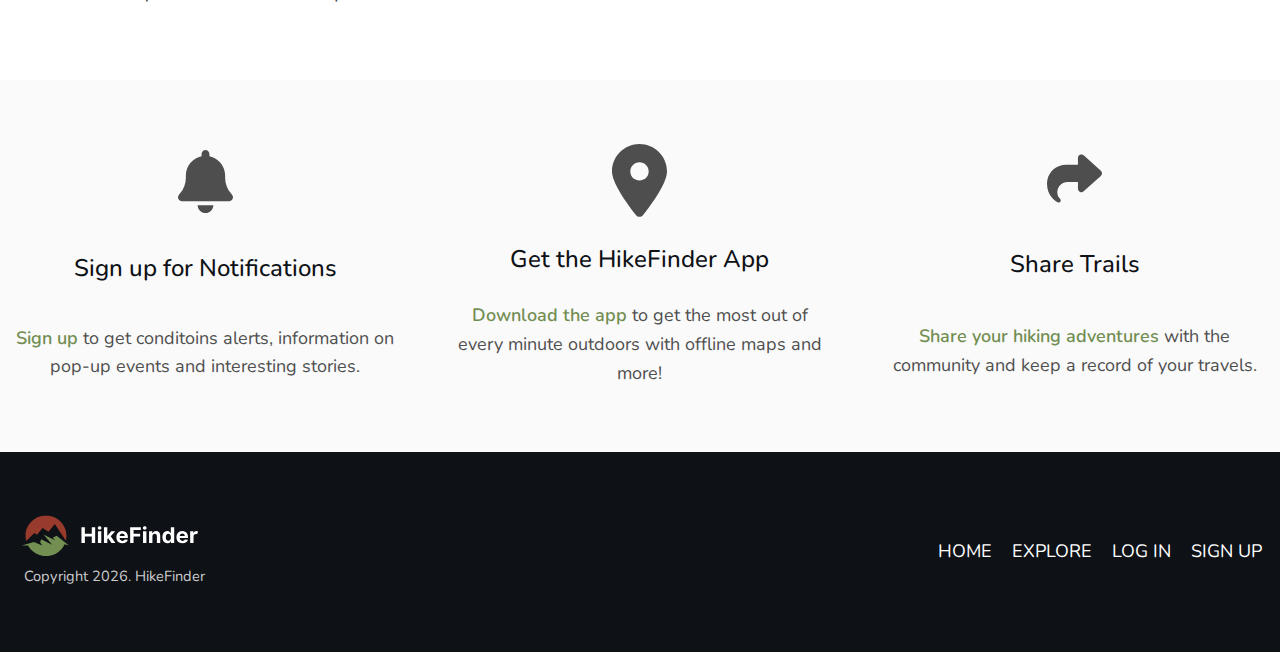
==== commit 25ba3619: "Update dialog content, add JS behavior for dialog forms" ====
--- a/explore.html
+++ b/explore.html
@@ -135,6 +135,7 @@
         <ul class="footer-nav">
           <li><a href="index.html">Home</a></li>
           <li><a href="#">Explore</a></li>
+          <!-- ToDo: make these a.button style links -->
           <li><a href="#">Log in</a></li>
           <li><a href="#">Sign up</a></li>
         </ul>
@@ -145,8 +146,8 @@
       </div>
     </div>
   </footer>
-
-  <!-- </div> -->
+  <!-- Signup / Login Dialog -->
+  <dialog id="modal" class="modal"></dialog>
 
   <script src="js/main.js"></script>
 </body>
--- a/css/style.css
+++ b/css/style.css
@@ -1,6 +1,6 @@
 /*
 Author: Matt Pahuta
-Date: 10/7/2023
+Date: October 2023
 */
 /* **************** */
 /* Custom Variables */
@@ -39,10 +39,10 @@
   /* Neutral Colors */
   --clr-pure-white: hsl(0, 0%, 100%);
   --clr-soft-white: hsl(0, 0%, 98%);
+  --clr-lightest-gray: hsl(228, 22%, 95%);
   --clr-silver: hsl(0, 0%, 80%);
   --clr-dark-gray: hsl(0, 0%, 31%);
-  /* keep blue-black or gunmetal - too similar */
-  --clr-blue-black: hsl(192, 5%, 19%);
+
   --clr-gunmetal: hsl(185, 14%, 17%);
   --clr-rich-black: hsl(218, 22%, 7%);
   --clr-pure-black: hsl(0, 0%, 0%);
@@ -126,6 +126,10 @@
 .container {
   margin: 0 auto;
   max-width: 90rem;
+}
+
+a {
+  transition: 220ms all ease-in-out;
 }
 
 .primary-navigation,
@@ -276,16 +280,16 @@
 
 .primary-navigation a {
   color: var(--clr-rich-black);
-  transition: 220ms all ease-in-out;
+  /* transition: 220ms all ease-in-out; */
 }
 
 .primary-navigation a:hover,
-.primary-navigation a:active {
+.primary-navigation a:focus-visible {
   color: var(--clr-green);
 }
 
-.primary-navigation a:focus,
-.footer-nav a:focus {
+.primary-navigation a:focus-visible,
+.footer-nav a:focus-visible {
   outline: 3px solid var(--clr-green);
   outline-offset: 3px;
 }
@@ -778,4 +782,109 @@
   .feature-icon {
     width: 55px;
   }
+}
+
+/* Signup/Login form modals */
+dialog {
+  z-index: 100;
+  width: 90%;
+  max-width: 600px;
+  margin: 5em auto 0 auto;
+  padding: 50px;
+  border: none;
+  border-radius: var(--br-extra-soft);
+  background-color: var(--clr-soft-white);
+  color: var(--clr-rich-black);
+  box-shadow: 0 0 12px rgba(0, 0, 0, 0.3);
+}
+
+dialog::backdrop {
+  background-color: hsla(250, 8%, 15%, 0.7);
+}
+
+.dialog-content {
+  display: flex;
+  flex-direction: column;
+}
+
+.dialog-content h2 {
+  text-align: center;
+  margin-bottom: 1em;
+  font-size: var(--fs-600);
+}
+
+.modal-form {
+  display: flex;
+  flex-direction: column;
+}
+
+.form-input-group {
+  display: flex;
+  flex-direction: column;
+}
+
+.modal-form label {
+  margin-bottom: 0.5em;
+  font-size: var(--fs-450);
+}
+
+.modal-form input {
+  padding: 0.675em;
+  border: none;
+  border-radius: var(--br-extra-soft);
+  margin-bottom: 1.25em;
+  font-size: var(--fs-400);
+  color: var(--clr-pure-black);
+  background-color: #CBD0B9;
+}
+
+.modal-form input:last-of-type {
+  margin-bottom: 2em;
+}
+
+.modal-form input:focus-visible {
+  box-shadow: 0 0 0 4px var(--clr-green);
+  outline: 4px solid var(--clr-green);
+}
+
+button.btn-auth {
+  margin-bottom: 1.5em;
+  border-radius: 999em;
+}
+
+.modal p {
+  color: var(--clr-dark-gray);
+}
+
+.modal p:first-of-type {
+  margin-bottom: 1em;
+}
+
+.modal .disclaimer {
+  font-size: var(--fs-300);
+}
+
+.modal a {
+  color: var(--clr-rich-black);
+}
+
+.modal a:hover,
+.modal a:focus-visible {
+  color: var(--clr-green);
+}
+
+.modal a:focus-visible {
+  outline: 2px solid var(--clr-green);
+}
+
+button.btn-auth-secondary {
+  background-color: var(--clr-soft-white);
+  color: var(--clr-rich-black);
+  text-transform: none; 
+  box-shadow: none;
+}
+
+button.btn-auth-secondary:hover,
+button.btn-auth-secondary:focus-visible {
+  background-color: var(--clr-lightest-gray);
 }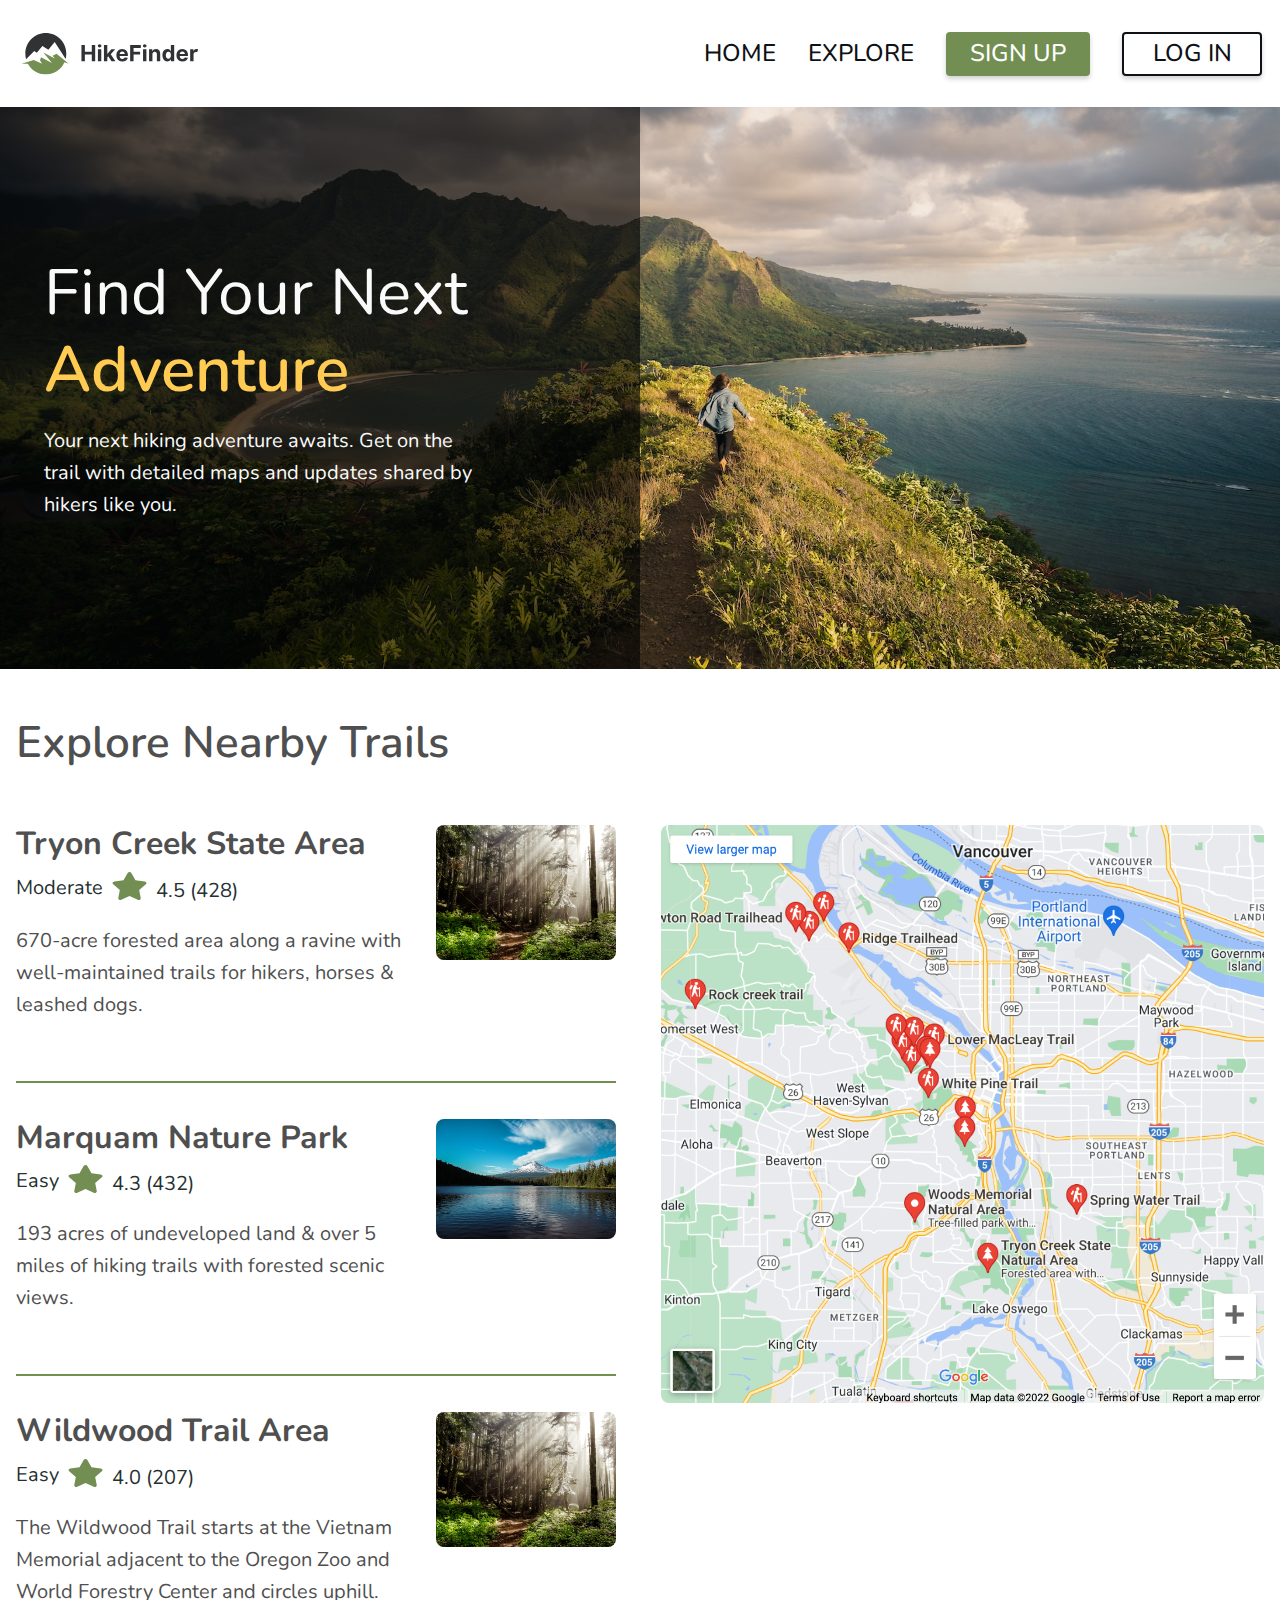
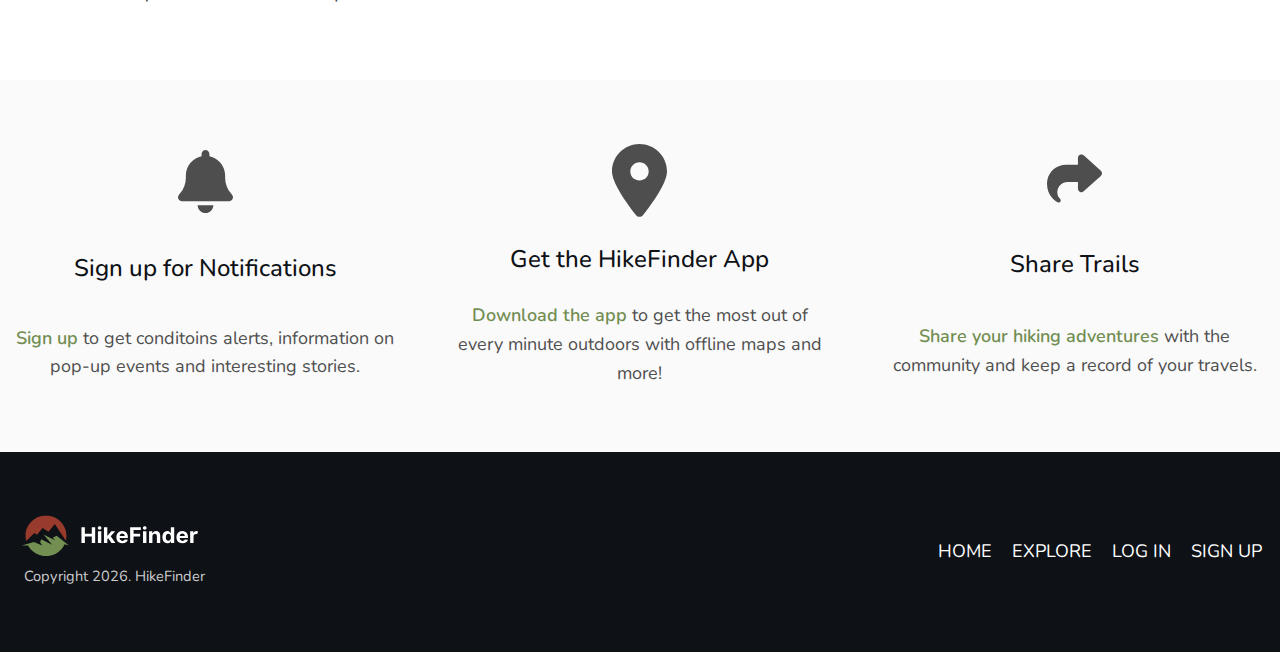
==== commit f83e27cc: "Update readme, code cleanup across all files" ====
--- a/explore.html
+++ b/explore.html
@@ -11,34 +11,34 @@
   <link rel="stylesheet" href="css/style.css">
 </head>
 <body>
-  
+  <!-- Site header -->
   <header class="header">
     <div class="container header-container">
       <img src="./assets/HF-Primary.svg" alt="" class="logo">
       <nav>
         <button id="mobile-nav-toggle" class="mobile-nav-toggle" aria-controls="primary-navigation" aria-expanded="false" aria-label="navigation menu">
-          <span class="sr-only" aria-expanded="false">Menu</span>
+          <span class="sr-only">Menu</span>
         </button>
         <ul class="primary-navigation" id="primary-navigation" data-visible="false">
           <li class="active">
             <a href="index.html" class="nav-link">Home</a>
           </li>
           <li>
-            <!-- make this link active -->
             <a href="explore.html" class="nav-link">Explore</a>
           </li>
           <li>
-            <button class="button nav-button btn-primary">Sign up</button>
+            <button class="button nav-button btn-primary" data-modal="signup">Sign up</button>
           </li>
           <li>
-            <button class="button nav-button btn-secondary">Log in</button>
+            <button class="button nav-button btn-secondary" data-modal="login">Log in</button>
           </li>
         </ul>
       </nav>
     </div>
   </header>
-
+  <!-- Explore main content -->
   <main id="main" class="main">
+    <!-- Hero section -->
     <section class="hero">
       <div class="hero-overlay"></div>
       <div class="container">
@@ -50,15 +50,13 @@
         </div>
       </div>
     </section>
-
+    <!-- Explore hike results section -->
     <section class="explore-results-section container">
       <h2 class="explore-title">Explore Nearby Trails</h2>
-      <!-- ToDo: rename to 'explore-results-container' -->
-      <div class="results-container explore-results-wrapper">
+      <div class="results-container explore-results-container">
         <ul class="explore-results-list">
           <li class="explore-card">
             <div class="result-img-container">
-              <!-- ToDo: consolidate card-image/result-image classes -->
               <img src="./assets/tryon-creek.jpg" alt="" class="result-image card-image">
             </div>
             <div class="card-content">
@@ -96,15 +94,11 @@
             </div>
           </li>
         </ul>
-
         <!-- Placeholder image for future dynamic map -->
         <img class="hikes-map" src="./assets/google-map-placeholder.png" alt="">
-
       </div>
-
     </section>
-
-    <!-- features section -->
+    <!-- Features section -->
     <section class="features">
       <div class="container features-container">
         <ul class="features-list">
@@ -126,22 +120,20 @@
         </ul>
       </div>
     </section>
-
   </main>
-
+  <!-- Site Footer -->
   <footer class="footer">
     <div class="container footer-container">
       <nav>
         <ul class="footer-nav">
           <li><a href="index.html">Home</a></li>
           <li><a href="#">Explore</a></li>
-          <!-- ToDo: make these a.button style links -->
-          <li><a href="#">Log in</a></li>
-          <li><a href="#">Sign up</a></li>
+          <li><a href="#" data-modal="login">Log in</a></li>
+          <li><a href="#" data-modal="signup">Sign up</a></li>
         </ul>
       </nav>
       <div class="brand-container">
-        <img src="./assets/HF-Primary-Alt.svg" alt="" class="logo">
+        <img src="./assets/HF-Primary-Alt.svg" alt="HikeFinder logo" class="logo">
         <p class="copy">Copyright <span id="copy-year"></span>. HikeFinder</p>
       </div>
     </div>
--- a/css/style.css
+++ b/css/style.css
@@ -23,34 +23,23 @@
   --fw-400: 400;
   --fw-500: 500;
   --fw-600: 600;
-  --fw-700: 700;
-  
   /* COLORS */
   /* Primary Colors */
   --clr-green: hsl(88, 27%, 44%);
   --clr-dark-green: hsl(145, 41%, 22%);
-  --clr-light-blue: hsl(194, 29%, 46%);
   --clr-yellow: hsl(42, 100%, 66%);
-  --clr-red: hsl(8, 55%, 39%);
-
-  --box-shadow-green: hsla(145, 41%, 22%, 0.8);
-  --box-shadow-yellow: hsla(42, 100%, 66%, 0.8);
-
   /* Neutral Colors */
   --clr-pure-white: hsl(0, 0%, 100%);
   --clr-soft-white: hsl(0, 0%, 98%);
   --clr-lightest-gray: hsl(228, 22%, 95%);
   --clr-silver: hsl(0, 0%, 80%);
   --clr-dark-gray: hsl(0, 0%, 31%);
-
   --clr-gunmetal: hsl(185, 14%, 17%);
   --clr-rich-black: hsl(218, 22%, 7%);
   --clr-pure-black: hsl(0, 0%, 0%);
-  
   /* BORDER RADIUS */
   --br-extra-soft: 4px;
   --br-soft: 8px;
-  --br-round: 50%;
 }
 
 @media (min-width: 38.75rem) {
@@ -280,7 +269,6 @@
 
 .primary-navigation a {
   color: var(--clr-rich-black);
-  /* transition: 220ms all ease-in-out; */
 }
 
 .primary-navigation a:hover,
@@ -294,7 +282,7 @@
   outline-offset: 3px;
 }
 
-
+/* Mobile navigation */
 @media (max-width: 52rem) {
   .mobile-nav-toggle {
     display: block;
@@ -416,7 +404,6 @@
   top: 10%;
   right: 5px;
   aspect-ratio: 1;
-
 }
 
 @media (min-width: 60rem) {
@@ -477,17 +464,15 @@
   overflow: hidden;
 }
 
-.result-image {
+.card-image {
   width: 100%;
   max-width: 46.25rem;
   object-fit: cover;
-  border-radius: var(--br-soft);
-
-  transition: 750ms all ease-in-out;
-}
-
-.result-image:hover {
-  transform: scale(1.2);
+  transition: 750ms all ease-in-out;  
+}
+
+.card-image:hover {
+  transform: scale(1.2);  
 }
 
 .result-content {
@@ -515,13 +500,12 @@
   margin-top: 1.5em;
 }
 
-
 /* Explore Page-specific Styles */
 .explore-results {
   padding: 2.5em 1em;
 }
 
-.explore-results-wrapper {
+.explore-results-container {
   display: grid;
   justify-content: center;
   gap: 2em;
@@ -543,11 +527,6 @@
   gap: 1.5rem;
 }
 
-.card-image {
-  border-radius: var(--br-soft);
-  object-fit: cover;
-}
-
 .card-content h3 {
   margin-bottom: .25em;
   font-size: var(--fs-550);
@@ -557,7 +536,6 @@
   margin-bottom: .75em;
   display: flex;
   align-items: center;
-
   font-size: var(--fs-500);
   color: var(--clr-gunmetal);
 }
@@ -575,7 +553,6 @@
 .card-body {
   max-width: 48ch;
 }
-
 
 .hikes-map {
   max-width: 720px;
@@ -585,7 +562,6 @@
   border-radius: var(--br-soft);
 }
 
-
 @media (min-width: 42rem) {
   .results-container {
     padding-top: 2rem;
@@ -593,7 +569,6 @@
   .hikes-map {
     max-height: 330px;
   }
-
   .explore-card {
     max-width: 45rem;
   }
@@ -603,7 +578,6 @@
   }
   .explore-card {
     grid-template-columns: repeat(auto-fit, minmax(min(26rem, 100%), 1fr));
-    /* grid-template-columns: 60% 40%; */
   }
   .explore-card .result-img-container {
     grid-column: 2 / 3;
@@ -639,9 +613,8 @@
   }
 }
 
-
 @media (min-width: 70rem) {
-  .explore-results-wrapper {
+  .explore-results-container {
     grid-template-columns: 600px 1fr;
     gap: 2.5em;
   }
@@ -785,17 +758,22 @@
 }
 
 /* Signup/Login form modals */
-dialog {
+.modal {
   z-index: 100;
   width: 90%;
   max-width: 600px;
   margin: 5em auto 0 auto;
-  padding: 50px;
   border: none;
   border-radius: var(--br-extra-soft);
   background-color: var(--clr-soft-white);
   color: var(--clr-rich-black);
   box-shadow: 0 0 12px rgba(0, 0, 0, 0.3);
+}
+
+@media (min-width: 600px) {
+  .modal {
+    padding: 50px;
+  }
 }
 
 dialog::backdrop {
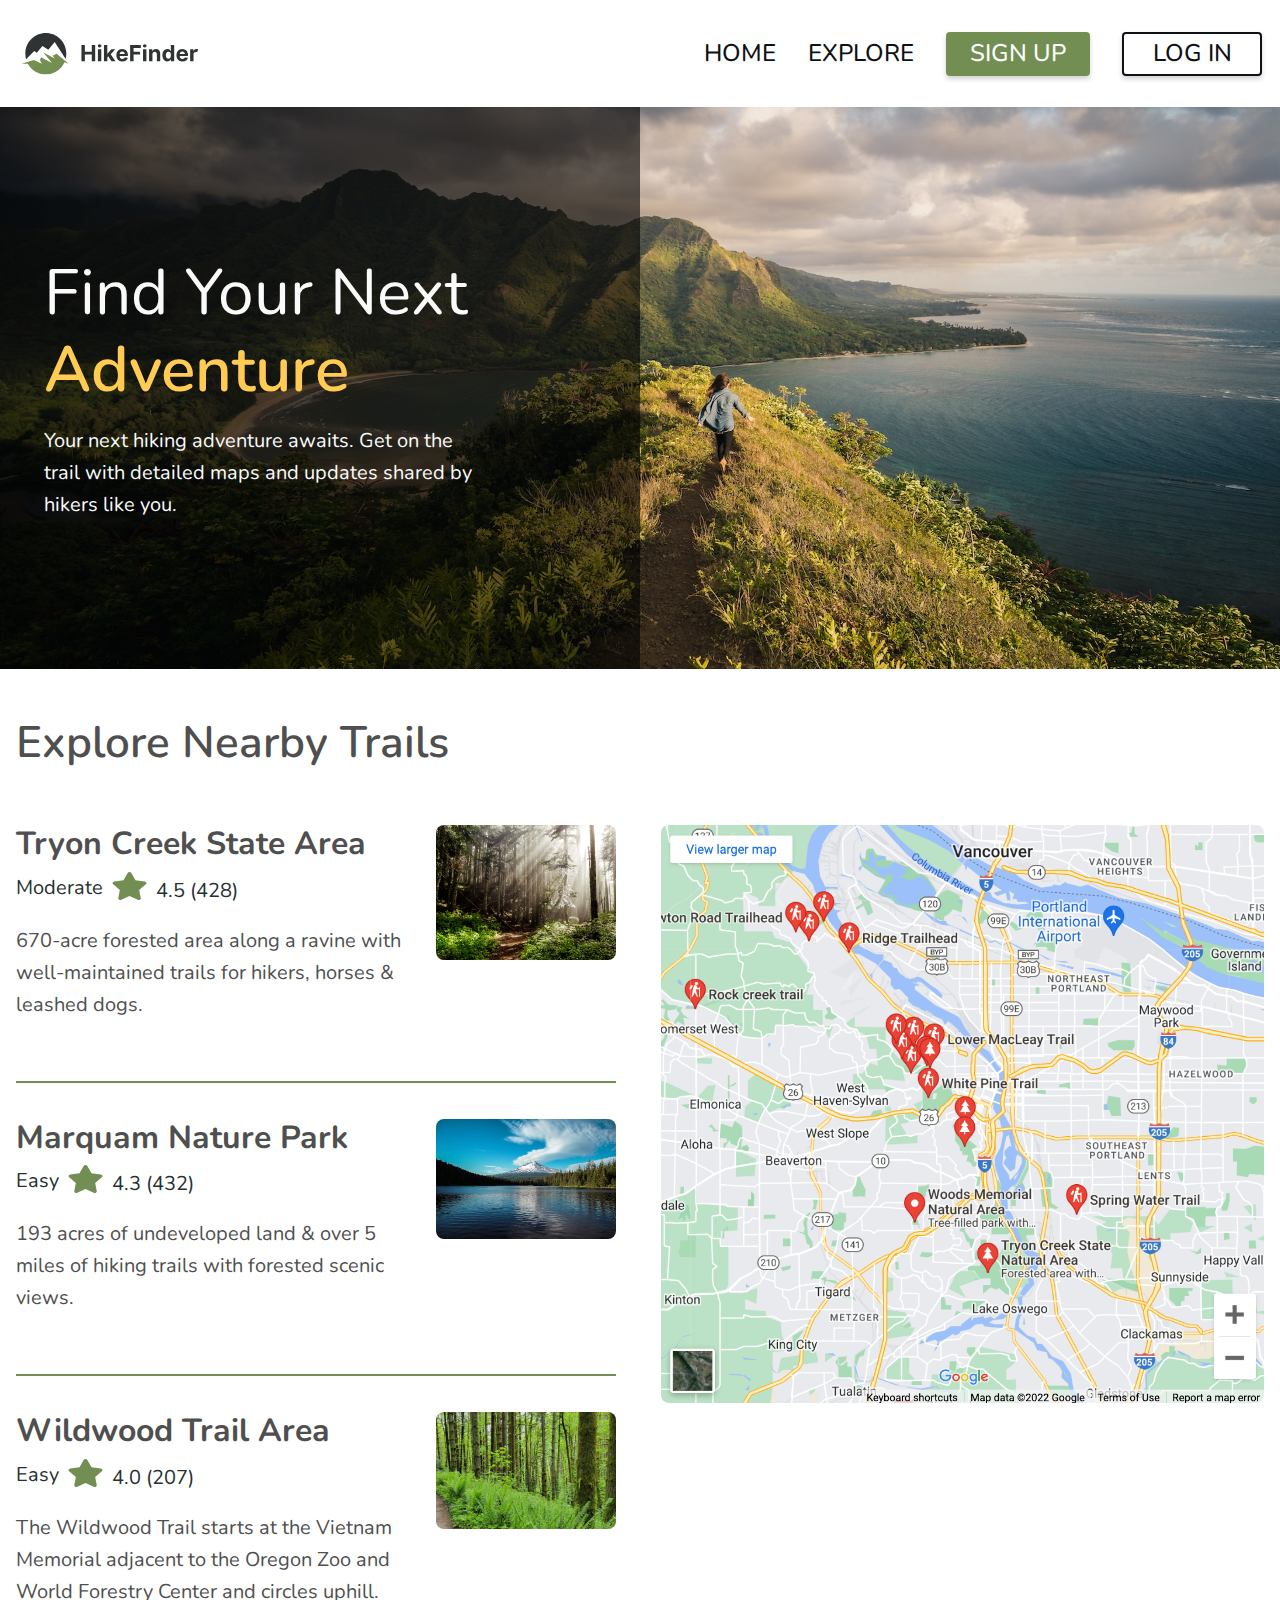
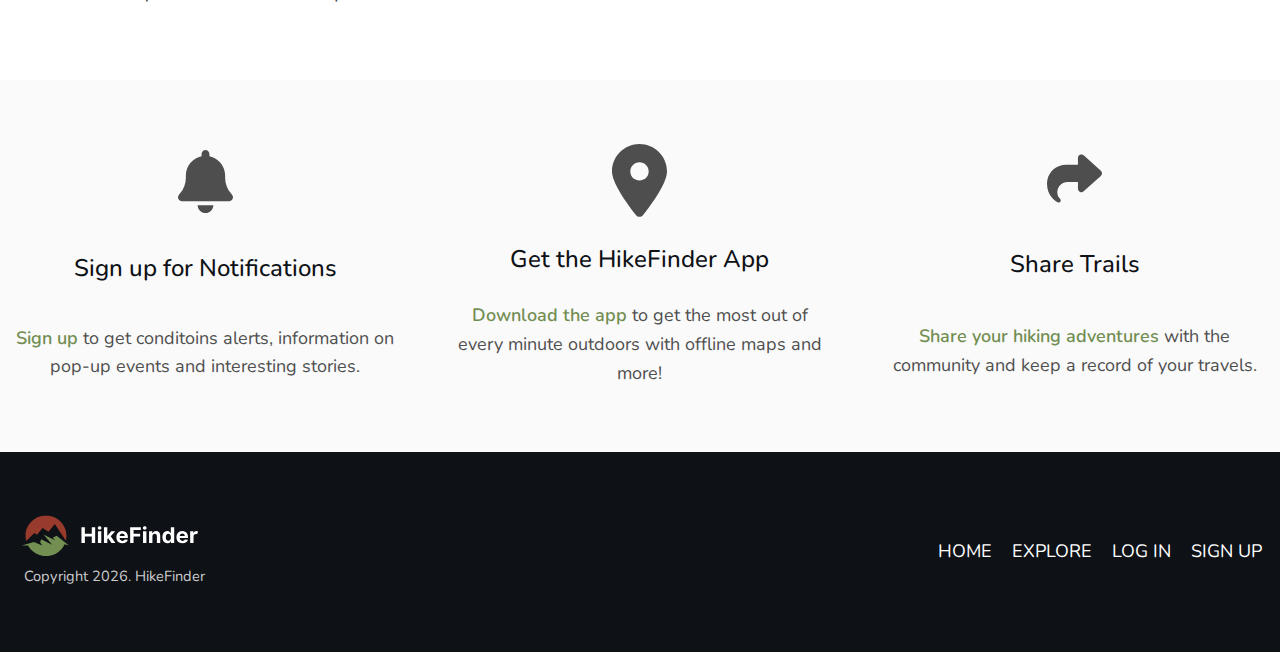
==== commit 2585364c: "Readme updates, update graphic asset for wildwood trail result" ====
--- a/explore.html
+++ b/explore.html
@@ -51,6 +51,7 @@
       </div>
     </section>
     <!-- Explore hike results section -->
+    <!-- **** ToDo: Add image alt descriptions -->
     <section class="explore-results-section container">
       <h2 class="explore-title">Explore Nearby Trails</h2>
       <div class="results-container explore-results-container">
@@ -82,7 +83,7 @@
           </li>
           <li class="explore-card">
             <div class="result-img-container">
-              <img src="./assets/wildwood.jpg" alt="" class="result-image card-image">
+              <img src="./assets/wildwood-trail.webp" alt="" class="result-image card-image">
             </div>
             <div class="card-content">
               <h3>Wildwood Trail Area</h3>
